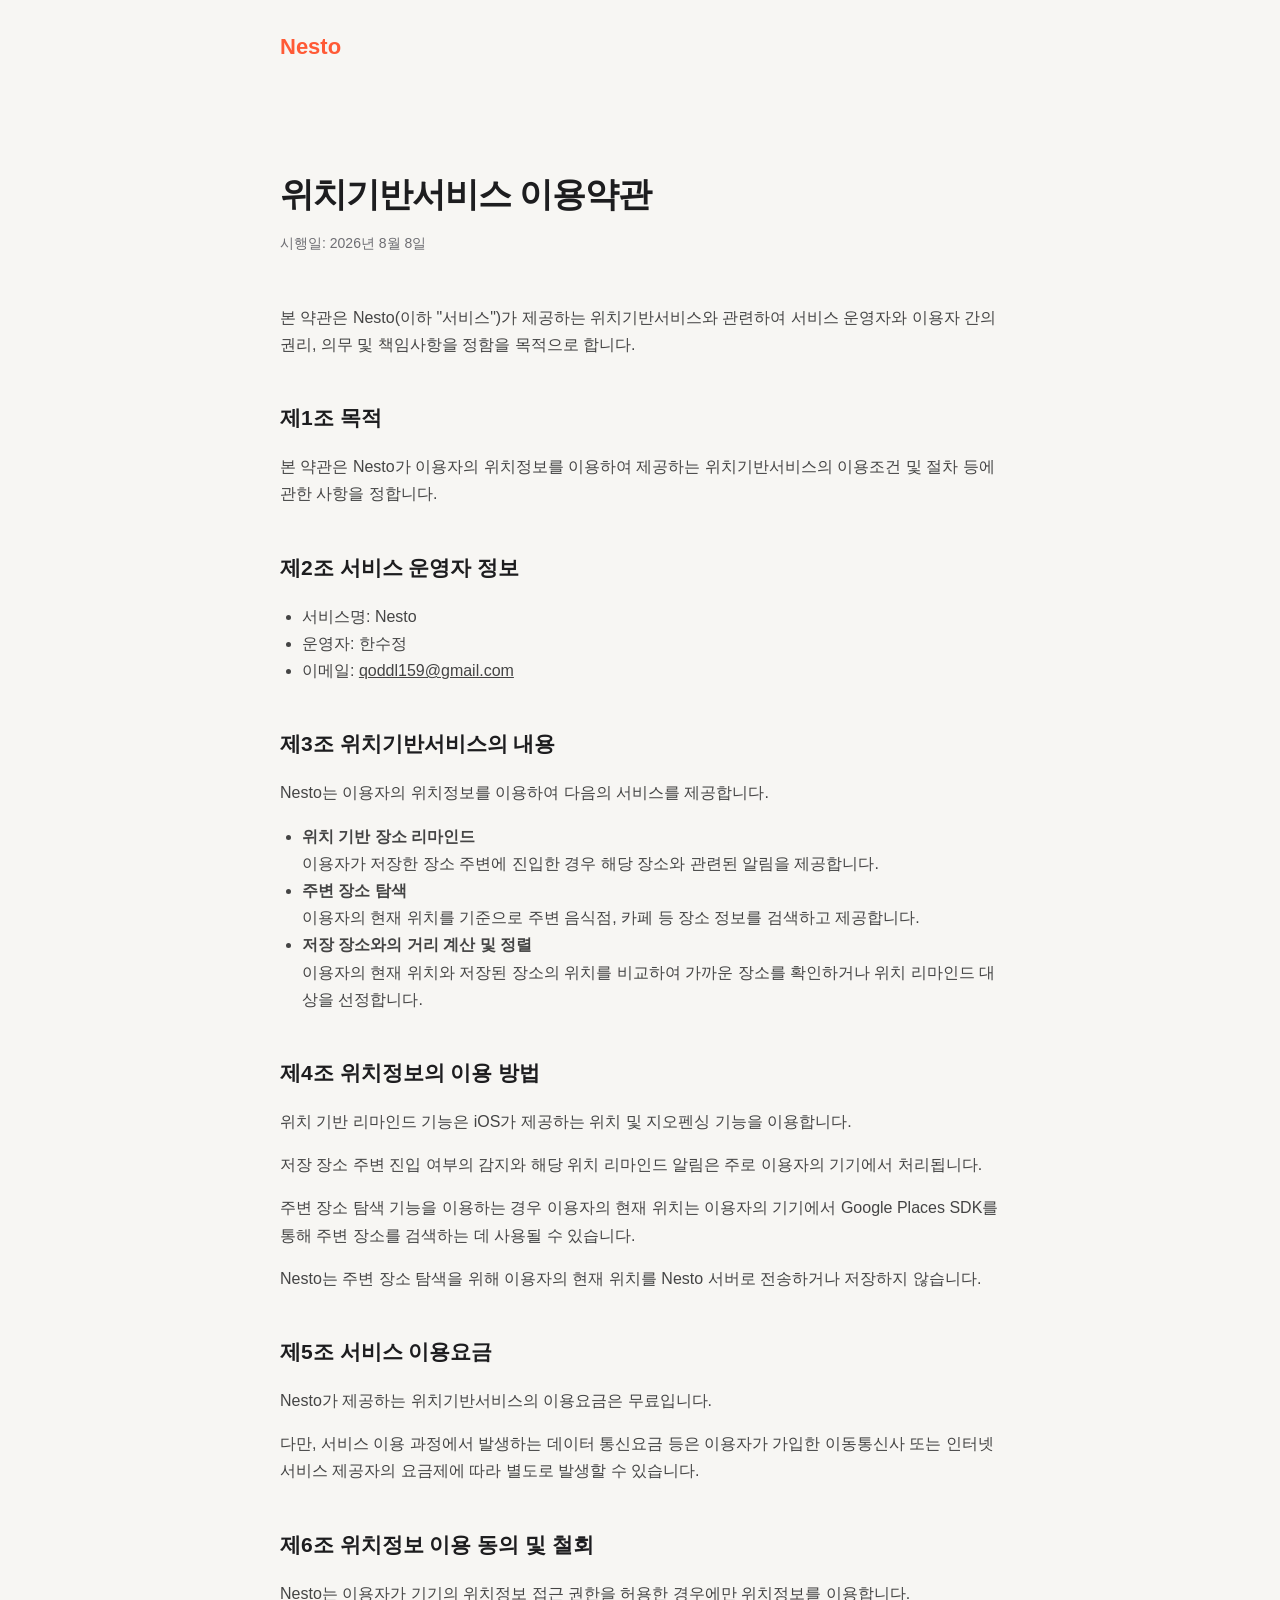
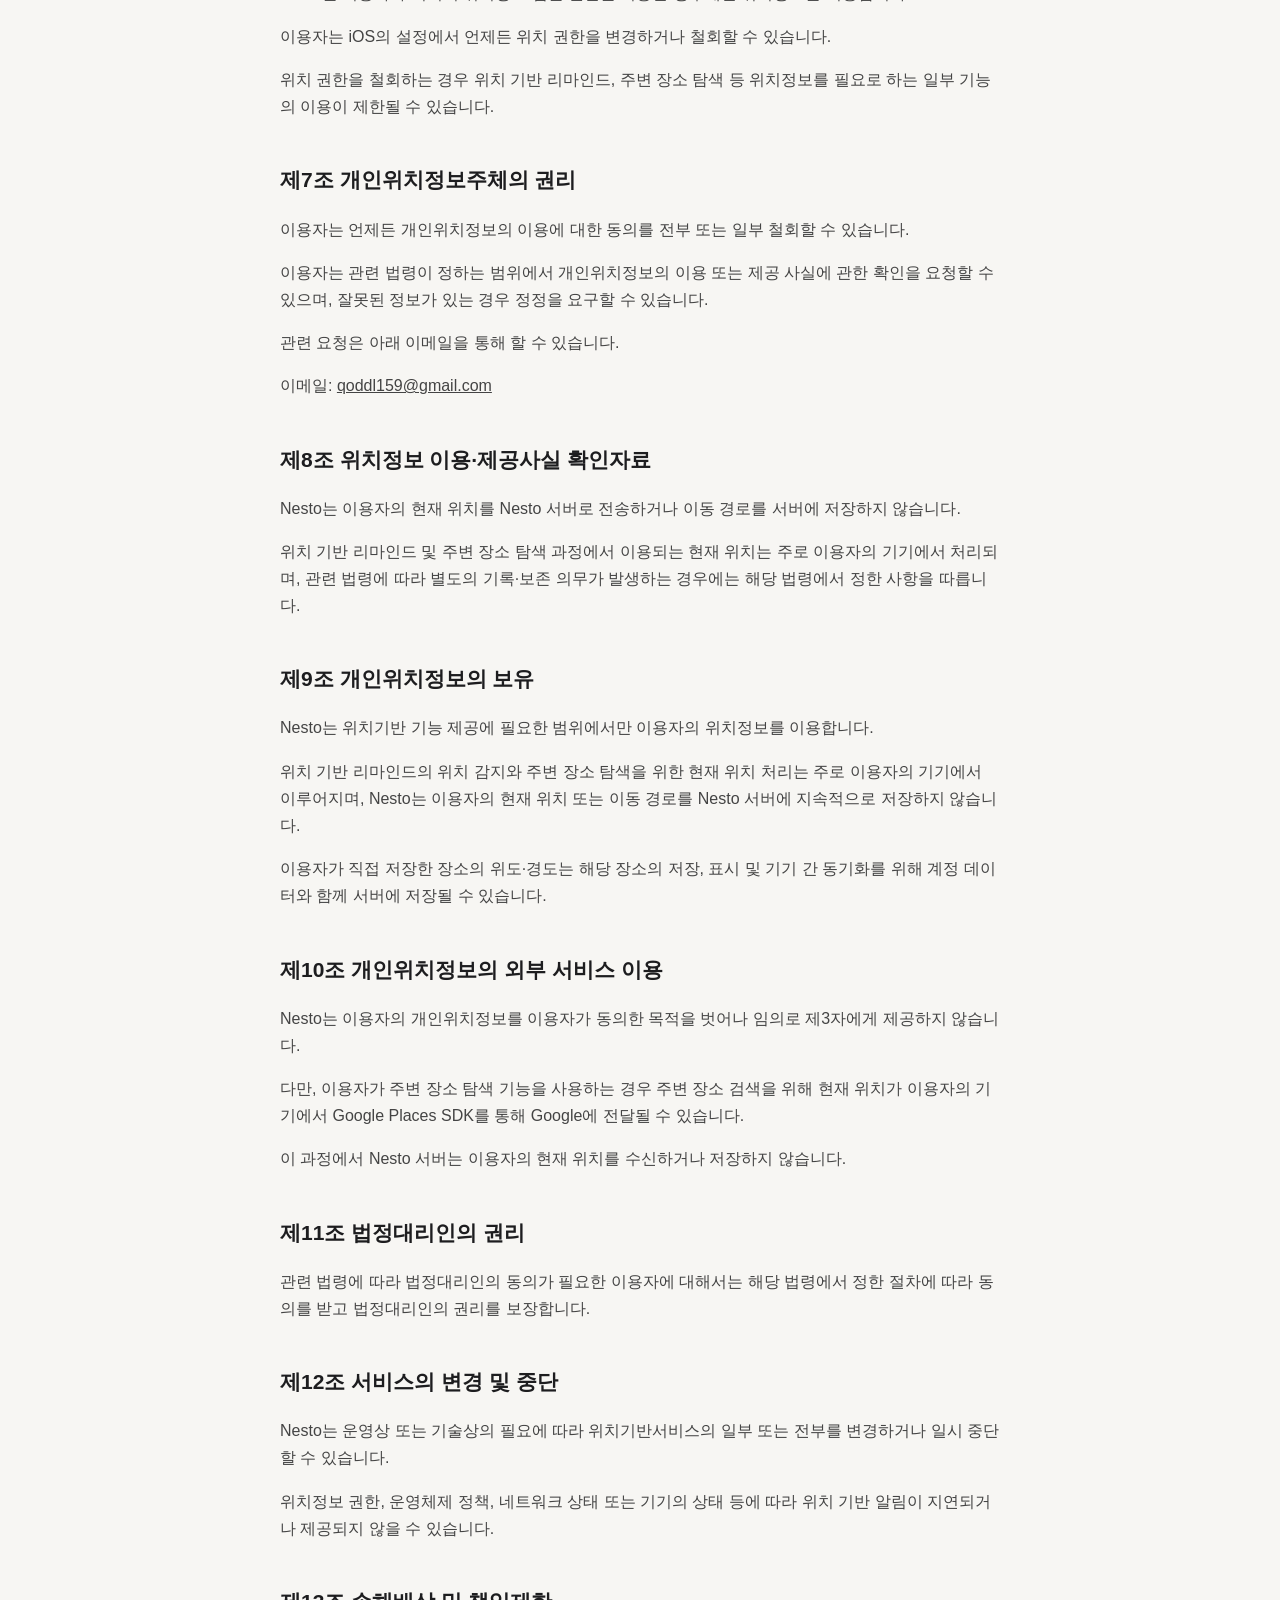
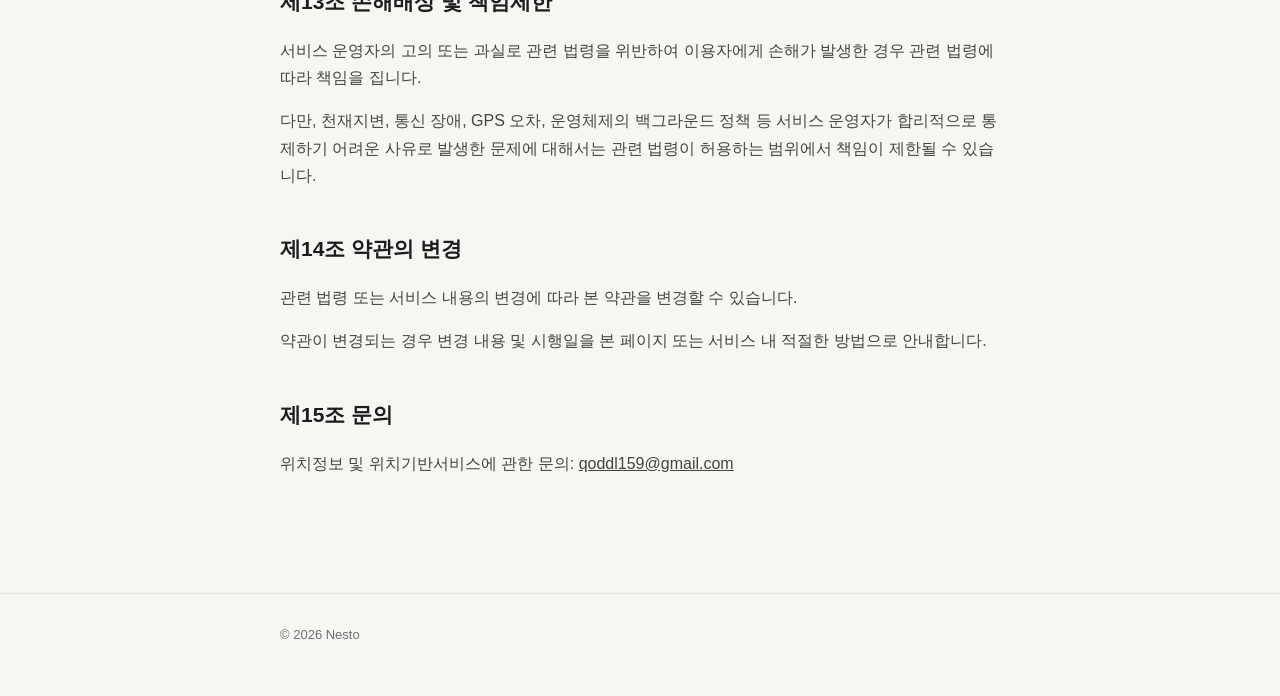
==== location.html @ 2dd2f962 "docs: 개인정보처리방침 및 위치정보 약관 현행화" ====
<!DOCTYPE html>
<html lang="ko">

<head>
    <meta charset="UTF-8">
    <meta name="viewport" content="width=device-width, initial-scale=1.0">
    <title>위치기반서비스 이용약관 | Nesto</title>
    <link rel="stylesheet" href="./style.css">
</head>

<body>

    <header>
        <div class="container">
            <a class="brand" href="./">Nesto</a>
        </div>
    </header>

    <main class="container document">

        <h1>위치기반서비스 이용약관</h1>
        <div class="updated">시행일: 2026년 8월 8일</div>

        <p>
            본 약관은 Nesto(이하 "서비스")가 제공하는 위치기반서비스와
            관련하여 서비스 운영자와 이용자 간의 권리, 의무 및 책임사항을
            정함을 목적으로 합니다.
        </p>

        <h2>제1조 목적</h2>

        <p>
            본 약관은 Nesto가 이용자의 위치정보를 이용하여 제공하는
            위치기반서비스의 이용조건 및 절차 등에 관한 사항을 정합니다.
        </p>

        <h2>제2조 서비스 운영자 정보</h2>

        <ul>
            <li>서비스명: Nesto</li>
            <li>운영자: 한수정</li>
            <li>
                이메일:
                <a href="mailto:qoddl159@gmail.com">
                    qoddl159@gmail.com
                </a>
            </li>
        </ul>

        <h2>제3조 위치기반서비스의 내용</h2>

        <p>
            Nesto는 이용자의 위치정보를 이용하여 다음의 서비스를 제공합니다.
        </p>

        <ul>
            <li>
                <strong>위치 기반 장소 리마인드</strong><br>
                이용자가 저장한 장소 주변에 진입한 경우 해당 장소와 관련된
                알림을 제공합니다.
            </li>

            <li>
                <strong>주변 장소 탐색</strong><br>
                이용자의 현재 위치를 기준으로 주변 음식점, 카페 등
                장소 정보를 검색하고 제공합니다.
            </li>

            <li>
                <strong>저장 장소와의 거리 계산 및 정렬</strong><br>
                이용자의 현재 위치와 저장된 장소의 위치를 비교하여
                가까운 장소를 확인하거나 위치 리마인드 대상을 선정합니다.
            </li>
        </ul>

        <h2>제4조 위치정보의 이용 방법</h2>

        <p>
            위치 기반 리마인드 기능은 iOS가 제공하는 위치 및
            지오펜싱 기능을 이용합니다.
        </p>

        <p>
            저장 장소 주변 진입 여부의 감지와 해당 위치 리마인드 알림은
            주로 이용자의 기기에서 처리됩니다.
        </p>

        <p>
            주변 장소 탐색 기능을 이용하는 경우 이용자의 현재 위치는
            이용자의 기기에서 Google Places SDK를 통해 주변 장소를
            검색하는 데 사용될 수 있습니다.
        </p>

        <p>
            Nesto는 주변 장소 탐색을 위해 이용자의 현재 위치를
            Nesto 서버로 전송하거나 저장하지 않습니다.
        </p>

        <h2>제5조 서비스 이용요금</h2>

        <p>
            Nesto가 제공하는 위치기반서비스의 이용요금은 무료입니다.
        </p>

        <p>
            다만, 서비스 이용 과정에서 발생하는 데이터 통신요금 등은
            이용자가 가입한 이동통신사 또는 인터넷 서비스 제공자의
            요금제에 따라 별도로 발생할 수 있습니다.
        </p>

        <h2>제6조 위치정보 이용 동의 및 철회</h2>

        <p>
            Nesto는 이용자가 기기의 위치정보 접근 권한을 허용한 경우에만
            위치정보를 이용합니다.
        </p>

        <p>
            이용자는 iOS의 설정에서 언제든 위치 권한을 변경하거나
            철회할 수 있습니다.
        </p>

        <p>
            위치 권한을 철회하는 경우 위치 기반 리마인드,
            주변 장소 탐색 등 위치정보를 필요로 하는 일부 기능의
            이용이 제한될 수 있습니다.
        </p>

        <h2>제7조 개인위치정보주체의 권리</h2>

        <p>
            이용자는 언제든 개인위치정보의 이용에 대한 동의를
            전부 또는 일부 철회할 수 있습니다.
        </p>

        <p>
            이용자는 관련 법령이 정하는 범위에서 개인위치정보의
            이용 또는 제공 사실에 관한 확인을 요청할 수 있으며,
            잘못된 정보가 있는 경우 정정을 요구할 수 있습니다.
        </p>

        <p>
            관련 요청은 아래 이메일을 통해 할 수 있습니다.
        </p>

        <p>
            이메일:
            <a href="mailto:qoddl159@gmail.com">
                qoddl159@gmail.com
            </a>
        </p>

        <h2>제8조 위치정보 이용·제공사실 확인자료</h2>

        <p>
            Nesto는 이용자의 현재 위치를 Nesto 서버로 전송하거나
            이동 경로를 서버에 저장하지 않습니다.
        </p>

        <p>
            위치 기반 리마인드 및 주변 장소 탐색 과정에서 이용되는
            현재 위치는 주로 이용자의 기기에서 처리되며,
            관련 법령에 따라 별도의 기록·보존 의무가 발생하는 경우에는
            해당 법령에서 정한 사항을 따릅니다.
        </p>

        <h2>제9조 개인위치정보의 보유</h2>

        <p>
            Nesto는 위치기반 기능 제공에 필요한 범위에서만
            이용자의 위치정보를 이용합니다.
        </p>

        <p>
            위치 기반 리마인드의 위치 감지와 주변 장소 탐색을 위한
            현재 위치 처리는 주로 이용자의 기기에서 이루어지며,
            Nesto는 이용자의 현재 위치 또는 이동 경로를
            Nesto 서버에 지속적으로 저장하지 않습니다.
        </p>

        <p>
            이용자가 직접 저장한 장소의 위도·경도는 해당 장소의 저장,
            표시 및 기기 간 동기화를 위해 계정 데이터와 함께
            서버에 저장될 수 있습니다.
        </p>

        <h2>제10조 개인위치정보의 외부 서비스 이용</h2>

        <p>
            Nesto는 이용자의 개인위치정보를 이용자가 동의한 목적을
            벗어나 임의로 제3자에게 제공하지 않습니다.
        </p>

        <p>
            다만, 이용자가 주변 장소 탐색 기능을 사용하는 경우
            주변 장소 검색을 위해 현재 위치가 이용자의 기기에서
            Google Places SDK를 통해 Google에 전달될 수 있습니다.
        </p>

        <p>
            이 과정에서 Nesto 서버는 이용자의 현재 위치를
            수신하거나 저장하지 않습니다.
        </p>

        <h2>제11조 법정대리인의 권리</h2>

        <p>
            관련 법령에 따라 법정대리인의 동의가 필요한 이용자에
            대해서는 해당 법령에서 정한 절차에 따라 동의를 받고
            법정대리인의 권리를 보장합니다.
        </p>

        <h2>제12조 서비스의 변경 및 중단</h2>

        <p>
            Nesto는 운영상 또는 기술상의 필요에 따라 위치기반서비스의
            일부 또는 전부를 변경하거나 일시 중단할 수 있습니다.
        </p>

        <p>
            위치정보 권한, 운영체제 정책, 네트워크 상태 또는
            기기의 상태 등에 따라 위치 기반 알림이 지연되거나
            제공되지 않을 수 있습니다.
        </p>

        <h2>제13조 손해배상 및 책임제한</h2>

        <p>
            서비스 운영자의 고의 또는 과실로 관련 법령을 위반하여
            이용자에게 손해가 발생한 경우 관련 법령에 따라 책임을 집니다.
        </p>

        <p>
            다만, 천재지변, 통신 장애, GPS 오차, 운영체제의
            백그라운드 정책 등 서비스 운영자가 합리적으로 통제하기
            어려운 사유로 발생한 문제에 대해서는 관련 법령이 허용하는
            범위에서 책임이 제한될 수 있습니다.
        </p>

        <h2>제14조 약관의 변경</h2>

        <p>
            관련 법령 또는 서비스 내용의 변경에 따라 본 약관을
            변경할 수 있습니다.
        </p>

        <p>
            약관이 변경되는 경우 변경 내용 및 시행일을 본 페이지
            또는 서비스 내 적절한 방법으로 안내합니다.
        </p>

        <h2>제15조 문의</h2>

        <p>
            위치정보 및 위치기반서비스에 관한 문의:
            <a href="mailto:qoddl159@gmail.com">
                qoddl159@gmail.com
            </a>
        </p>

    </main>

    <footer>
        <div class="container">
            © 2026 Nesto
        </div>
    </footer>

</body>

</html>
---- style.css ----
:root {
    --primary: #FF5A36;
    --background: #F7F6F3;
    --card: #FFFFFF;
    --text-primary: #1D1D1F;
    --text-secondary: #6E6E73;
    --border: #E5E3DF;
}

* {
    box-sizing: border-box;
}

body {
    margin: 0;
    background: var(--background);
    color: var(--text-primary);
    font-family: -apple-system, BlinkMacSystemFont, "Apple SD Gothic Neo",
        "Noto Sans KR", sans-serif;
    line-height: 1.7;
}

a {
    color: inherit;
}

.container {
    width: min(720px, calc(100% - 40px));
    margin: 0 auto;
}

header {
    padding: 28px 0;
}

.brand {
    color: var(--primary);
    font-size: 22px;
    font-weight: 800;
    text-decoration: none;
}

.hero {
    min-height: 65vh;
    display: flex;
    align-items: center;
}

.hero h1 {
    margin: 0 0 18px;
    font-size: clamp(42px, 8vw, 72px);
    line-height: 1.05;
    letter-spacing: -2px;
}

.hero p {
    max-width: 520px;
    margin: 0;
    color: var(--text-secondary);
    font-size: 18px;
}

.hero .accent {
    color: var(--primary);
}

.links {
    display: flex;
    gap: 12px;
    margin-top: 32px;
    flex-wrap: wrap;
}

.button {
    padding: 11px 16px;
    border: 1px solid var(--border);
    border-radius: 12px;
    background: var(--card);
    text-decoration: none;
    font-size: 14px;
    font-weight: 600;
}

.document {
    padding: 50px 0 100px;
}

.document h1 {
    margin-bottom: 8px;
    font-size: 34px;
    letter-spacing: -1px;
}

.updated {
    margin-bottom: 48px;
    color: var(--text-secondary);
    font-size: 14px;
}

.document h2 {
    margin-top: 42px;
    font-size: 21px;
}

.document h3 {
    margin-top: 24px;
    font-size: 17px;
}

.document p,
.document li {
    color: #444;
}

.document ul {
    padding-left: 22px;
}

footer {
    padding: 30px 0 50px;
    border-top: 1px solid var(--border);
    color: var(--text-secondary);
    font-size: 13px;
}

@media (prefers-color-scheme: dark) {
    :root {
        --background: #111111;
        --card: #1C1C1E;
        --text-primary: #F5F5F7;
        --text-secondary: #A1A1A6;
        --border: #333336;
    }

    .document p,
    .document li {
        color: #D1D1D6;
    }
}
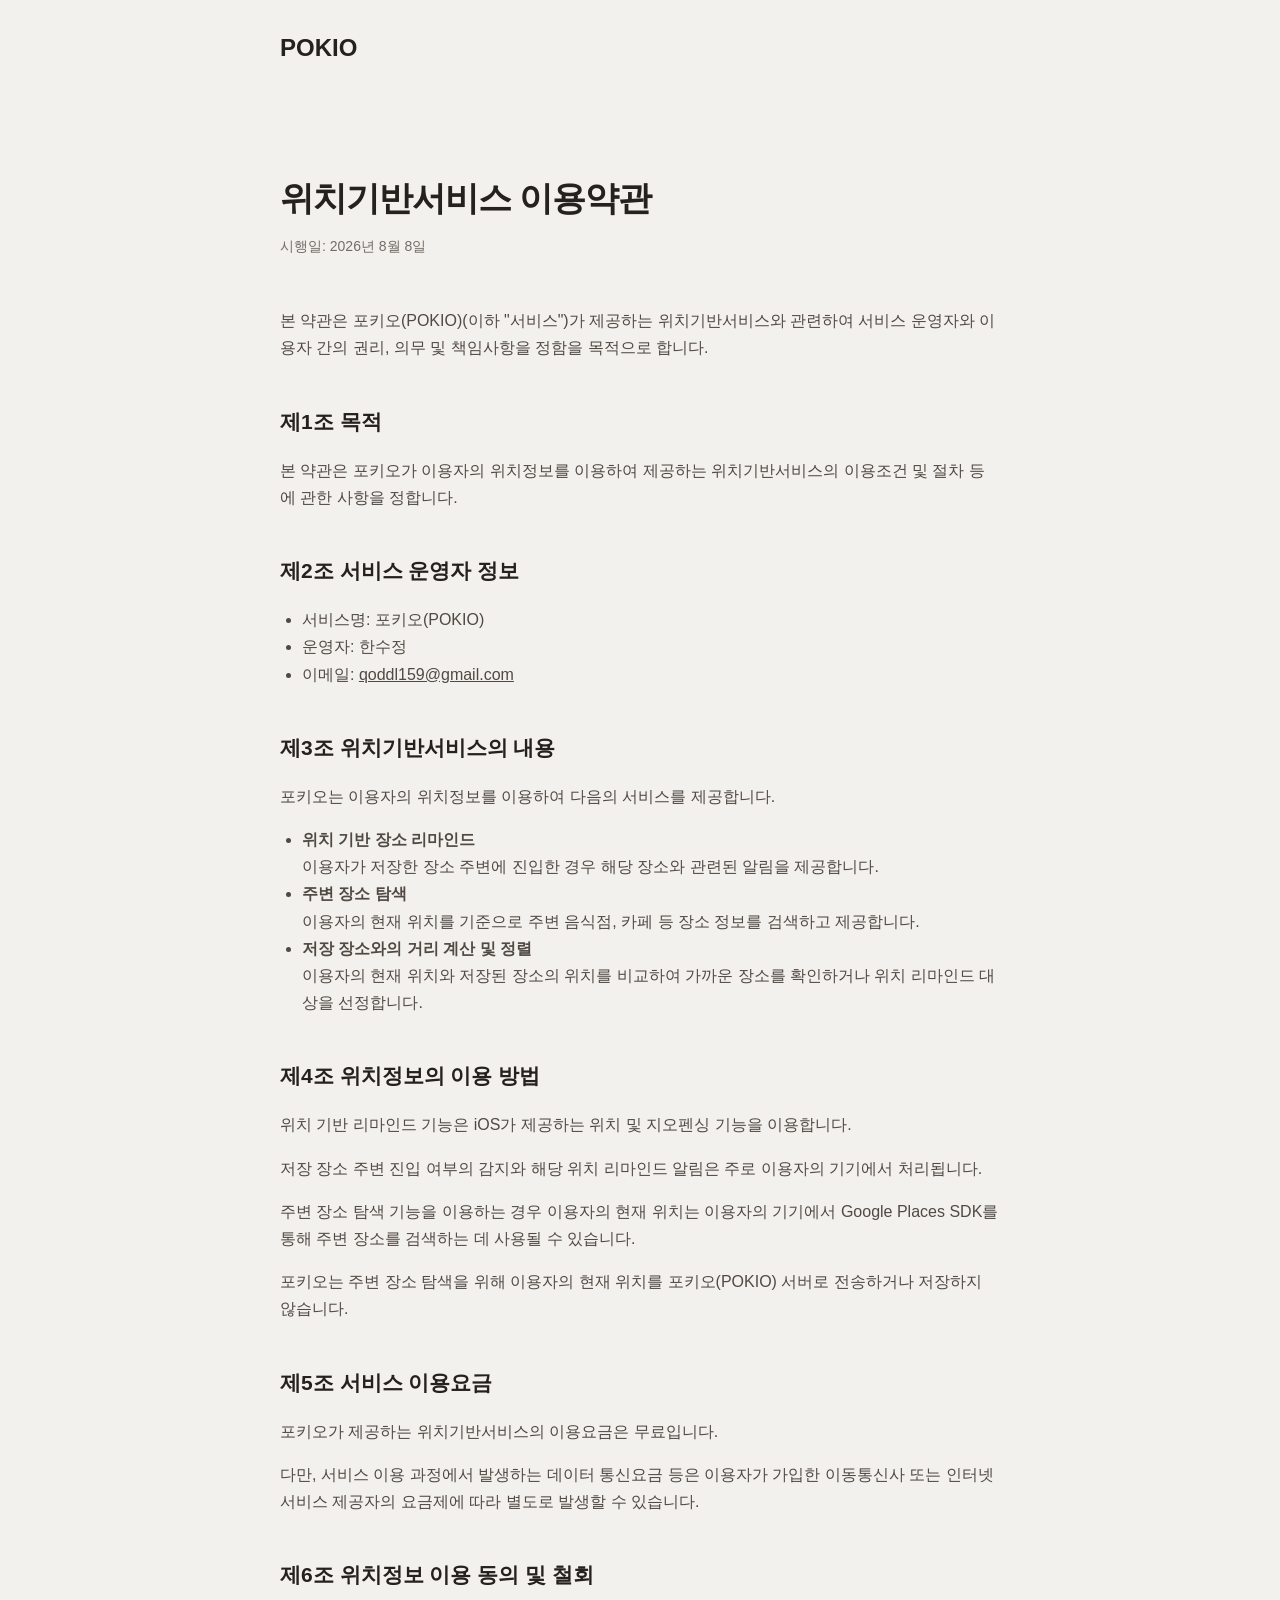
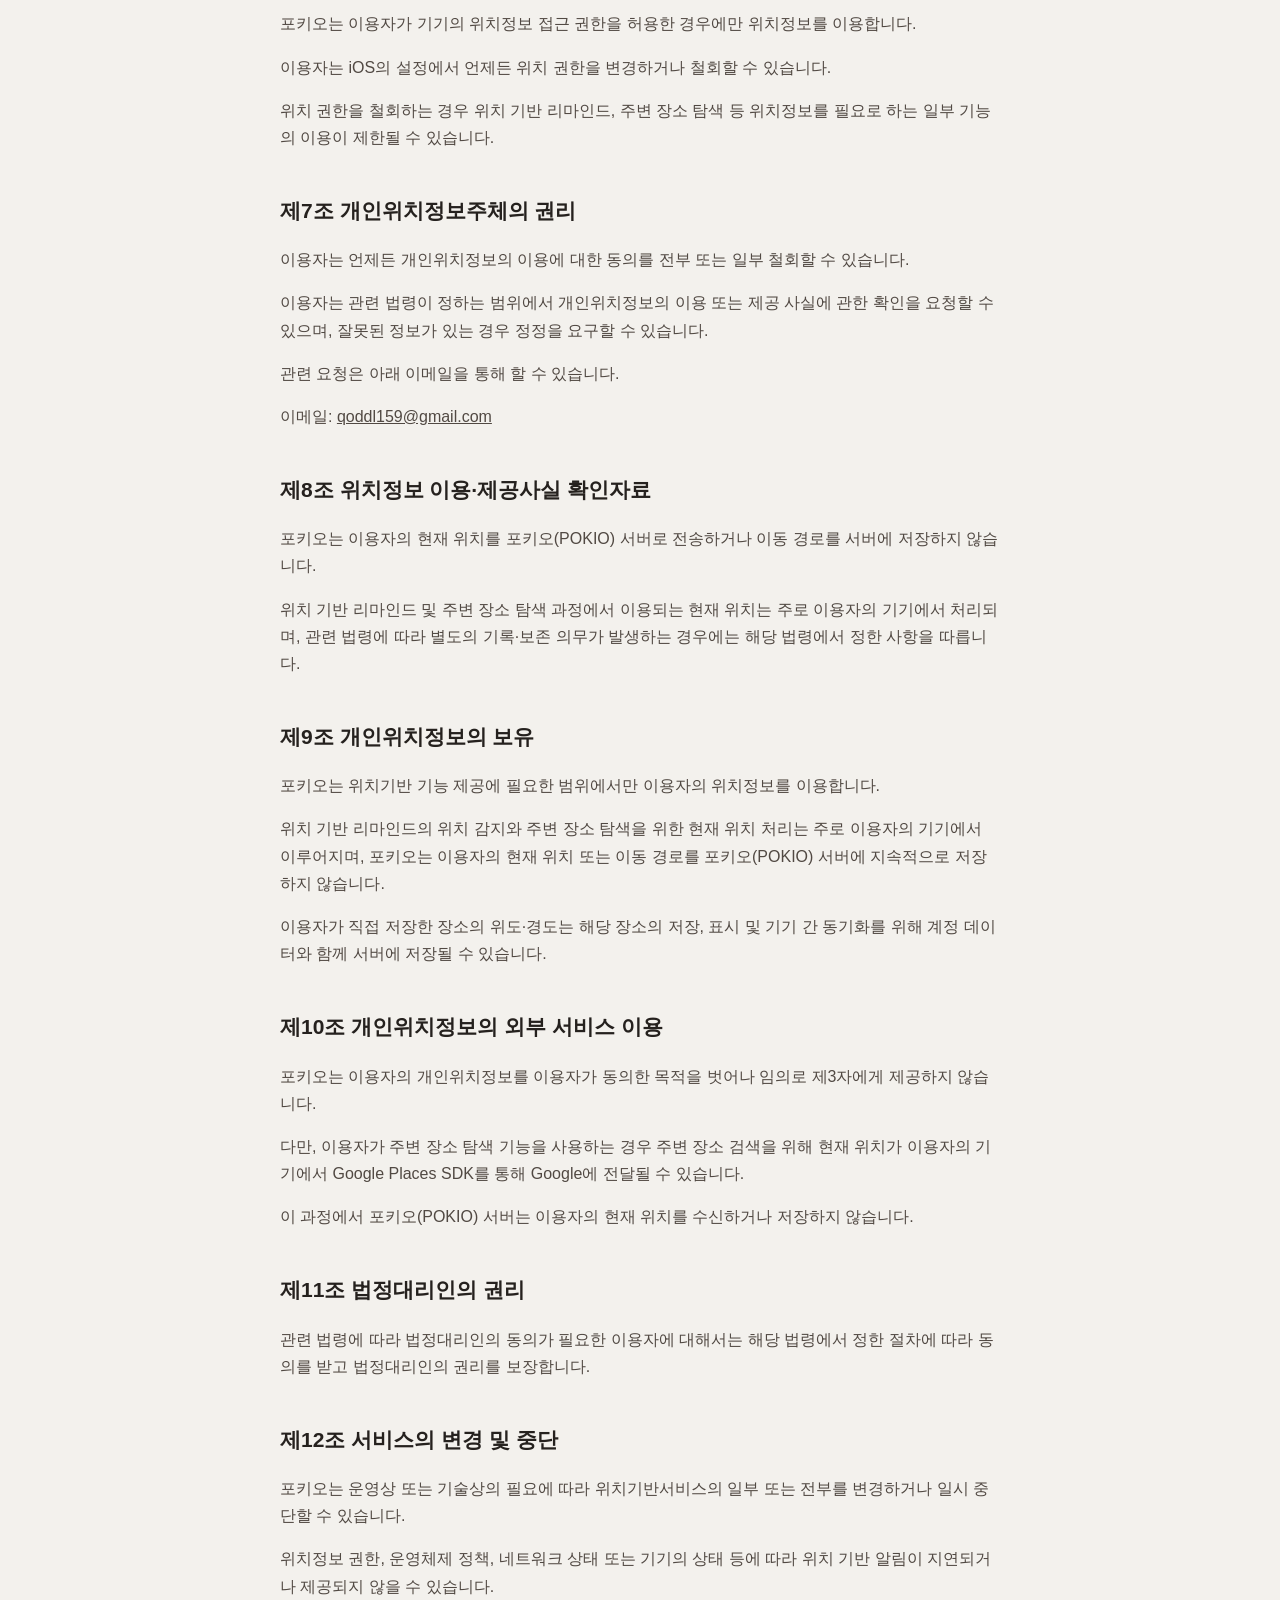
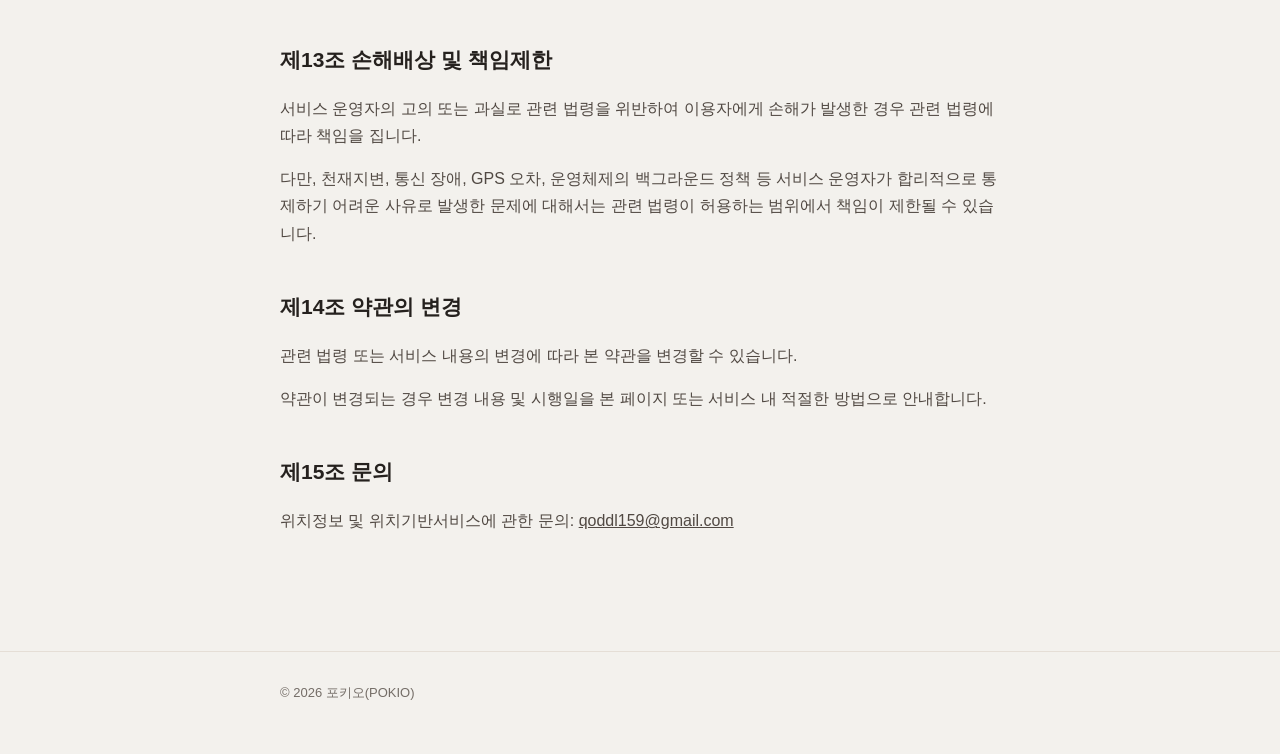
==== commit 085fbbc6: "fix: align location.html with POKIO policy site" ====
--- a/location.html
+++ b/location.html
@@ -4,7 +4,7 @@
 <head>
     <meta charset="UTF-8">
     <meta name="viewport" content="width=device-width, initial-scale=1.0">
-    <title>위치기반서비스 이용약관 | Nesto</title>
+    <title>위치기반서비스 이용약관 | 포키오(POKIO)</title>
     <link rel="stylesheet" href="./style.css">
 </head>
 
@@ -12,7 +12,7 @@
 
     <header>
         <div class="container">
-            <a class="brand" href="./">Nesto</a>
+            <a class="brand" href="./">POKIO</a>
         </div>
     </header>
 
@@ -22,7 +22,7 @@
         <div class="updated">시행일: 2026년 8월 8일</div>
 
         <p>
-            본 약관은 Nesto(이하 "서비스")가 제공하는 위치기반서비스와
+            본 약관은 포키오(POKIO)(이하 "서비스")가 제공하는 위치기반서비스와
             관련하여 서비스 운영자와 이용자 간의 권리, 의무 및 책임사항을
             정함을 목적으로 합니다.
         </p>
@@ -30,14 +30,14 @@
         <h2>제1조 목적</h2>
 
         <p>
-            본 약관은 Nesto가 이용자의 위치정보를 이용하여 제공하는
+            본 약관은 포키오가 이용자의 위치정보를 이용하여 제공하는
             위치기반서비스의 이용조건 및 절차 등에 관한 사항을 정합니다.
         </p>
 
         <h2>제2조 서비스 운영자 정보</h2>
 
         <ul>
-            <li>서비스명: Nesto</li>
+            <li>서비스명: 포키오(POKIO)</li>
             <li>운영자: 한수정</li>
             <li>
                 이메일:
@@ -50,7 +50,7 @@
         <h2>제3조 위치기반서비스의 내용</h2>
 
         <p>
-            Nesto는 이용자의 위치정보를 이용하여 다음의 서비스를 제공합니다.
+            포키오는 이용자의 위치정보를 이용하여 다음의 서비스를 제공합니다.
         </p>
 
         <ul>
@@ -92,14 +92,14 @@
         </p>
 
         <p>
-            Nesto는 주변 장소 탐색을 위해 이용자의 현재 위치를
-            Nesto 서버로 전송하거나 저장하지 않습니다.
+            포키오는 주변 장소 탐색을 위해 이용자의 현재 위치를
+            포키오(POKIO) 서버로 전송하거나 저장하지 않습니다.
         </p>
 
         <h2>제5조 서비스 이용요금</h2>
 
         <p>
-            Nesto가 제공하는 위치기반서비스의 이용요금은 무료입니다.
+            포키오가 제공하는 위치기반서비스의 이용요금은 무료입니다.
         </p>
 
         <p>
@@ -111,7 +111,7 @@
         <h2>제6조 위치정보 이용 동의 및 철회</h2>
 
         <p>
-            Nesto는 이용자가 기기의 위치정보 접근 권한을 허용한 경우에만
+            포키오는 이용자가 기기의 위치정보 접근 권한을 허용한 경우에만
             위치정보를 이용합니다.
         </p>
 
@@ -153,7 +153,7 @@
         <h2>제8조 위치정보 이용·제공사실 확인자료</h2>
 
         <p>
-            Nesto는 이용자의 현재 위치를 Nesto 서버로 전송하거나
+            포키오는 이용자의 현재 위치를 포키오(POKIO) 서버로 전송하거나
             이동 경로를 서버에 저장하지 않습니다.
         </p>
 
@@ -167,15 +167,15 @@
         <h2>제9조 개인위치정보의 보유</h2>
 
         <p>
-            Nesto는 위치기반 기능 제공에 필요한 범위에서만
+            포키오는 위치기반 기능 제공에 필요한 범위에서만
             이용자의 위치정보를 이용합니다.
         </p>
 
         <p>
             위치 기반 리마인드의 위치 감지와 주변 장소 탐색을 위한
             현재 위치 처리는 주로 이용자의 기기에서 이루어지며,
-            Nesto는 이용자의 현재 위치 또는 이동 경로를
-            Nesto 서버에 지속적으로 저장하지 않습니다.
+            포키오는 이용자의 현재 위치 또는 이동 경로를
+            포키오(POKIO) 서버에 지속적으로 저장하지 않습니다.
         </p>
 
         <p>
@@ -187,7 +187,7 @@
         <h2>제10조 개인위치정보의 외부 서비스 이용</h2>
 
         <p>
-            Nesto는 이용자의 개인위치정보를 이용자가 동의한 목적을
+            포키오는 이용자의 개인위치정보를 이용자가 동의한 목적을
             벗어나 임의로 제3자에게 제공하지 않습니다.
         </p>
 
@@ -198,7 +198,7 @@
         </p>
 
         <p>
-            이 과정에서 Nesto 서버는 이용자의 현재 위치를
+            이 과정에서 포키오(POKIO) 서버는 이용자의 현재 위치를
             수신하거나 저장하지 않습니다.
         </p>
 
@@ -213,7 +213,7 @@
         <h2>제12조 서비스의 변경 및 중단</h2>
 
         <p>
-            Nesto는 운영상 또는 기술상의 필요에 따라 위치기반서비스의
+            포키오는 운영상 또는 기술상의 필요에 따라 위치기반서비스의
             일부 또는 전부를 변경하거나 일시 중단할 수 있습니다.
         </p>
 
@@ -262,7 +262,7 @@
 
     <footer>
         <div class="container">
-            © 2026 Nesto
+            © 2026 포키오(POKIO)
         </div>
     </footer>
 
--- a/style.css
+++ b/style.css
@@ -1,10 +1,10 @@
 :root {
-    --primary: #FF5A36;
-    --background: #F7F6F3;
+    --primary: #FF5835;
+    --background: #F3F1ED;
     --card: #FFFFFF;
-    --text-primary: #1D1D1F;
-    --text-secondary: #6E6E73;
-    --border: #E5E3DF;
+    --text-primary: #25211E;
+    --text-secondary: #746D67;
+    --border: #E5DED6;
 }
 
 * {
@@ -34,8 +34,8 @@
 }
 
 .brand {
-    color: var(--primary);
-    font-size: 22px;
+    color: var(--text-primary);
+    font-size: 24px;
     font-weight: 800;
     text-decoration: none;
 }
@@ -109,7 +109,7 @@
 
 .document p,
 .document li {
-    color: #444;
+    color: #514943;
 }
 
 .document ul {
